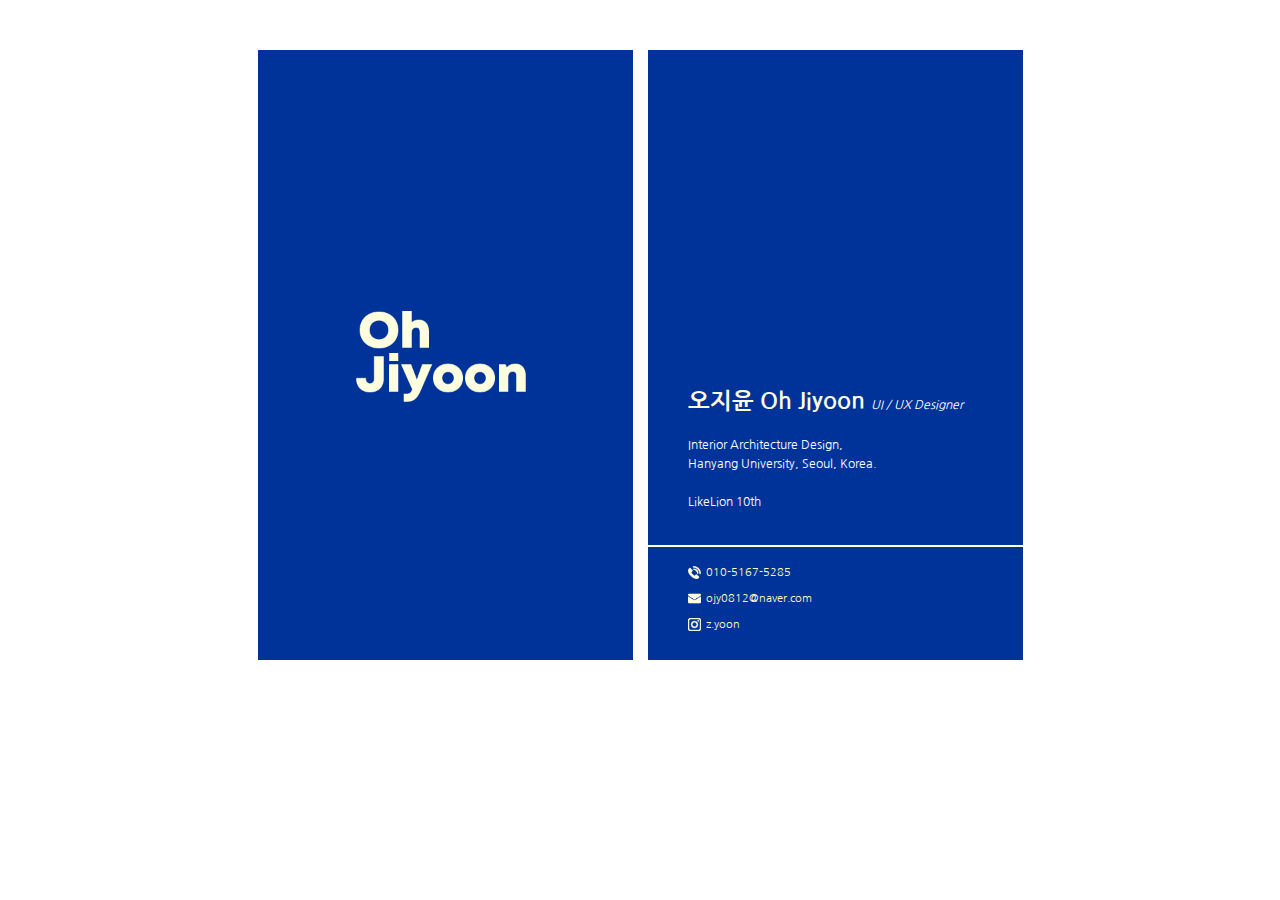
==== Jiyoon/week1/namecard/index.html @ d0a5e475 "Jiyoon_namecard" ====
<!DOCTYPE HTML>
<html>
<head>
    <meta charset="UTF-8">
    <title>오지윤 Oh Jiyoon</title>
    <link rel="stylesheet" href="style.css">
</head>

<body>
<div class="box">
    <div class="front">
        <img class="logo" src="images/logo.png">
    </div>

    <div class="back">
        <div class="info">
             <p class="name">오지윤 Oh Jiyoon <span class="sub">UI / UX Designer</span></p>   
             <div class=sub-title>Interior Architecture Design,
                                  <br>Hanyang University, Seoul, Korea.
                                  <br>
                                  <br>LikeLion 10th</div>
         </div>

        <div class="contact">
            <div class="cont-icon"><img class="icon" src="images/phone.png"><span class="cont-text">010-5167-5285</span></div>
            <div class="cont-icon"><img class="icon" src="images/mail.png"><span class="cont-text">ojy0812@naver.com</span></div>
            <div class="cont-icon"><img class="icon" src="images/insta.png"><span class="cont-text"><a class=url href="http://instagram.com/z.yoon">z.yoon</a></span></div>
        </div>
    </div>
</div>

</body>
</html>
---- Jiyoon/week1/namecard/style.css ----
@import url('https://fonts.googleapis.com/css2?family=Nanum+Gothic:wght@400;700;800&display=swap');
* {
    font-family: 'Nanum Gothic';
}



.box{
    display: flex;
    justify-content: center;
    margin-top: 50px;
}

.front{
    width: 375px;
    height: 610px;
    background-color: #003399;
    margin-right: 15px;
    display: flex;
    align-items: center;
    justify-content: center;
}

.back{
    width: 375px;
    height: 610px;
    background-color: #003399;
}

.logo{
    width: 200px;
    height: 200px;
}


.name{
    margin-top: 340px;
    color: #fffede;
    font-size: 23px;
    font-weight: bolder;   
}

.sub{
    color: white;
    font-size: 12px;
    font-weight: lighter;
    font-style: italic;
}

.sub-title{
    color: white;
    font-size: 12px;
    font-weight: normal;
    line-height: 19px;
}

.info{
    margin-left: 40px;
}

.contact{
    margin-top: 33px;
    padding-top: 7px;
    border-top: 2px solid #fffede;
    font-size : 11px;
    color: #fffebe;
    font-weight: light;    
    display: flex;
    flex-direction: column;
}

.icon{
    height: 13px;
    width: 13px;
}

.cont-text{
    color: #fffebe;
    margin-left: 5px;
}

.cont-icon{
    margin-left: 40px;
    margin-top: 12px;
    display: flex;
}

.url{
    text-decoration: none;
    color:#fffebe;
}
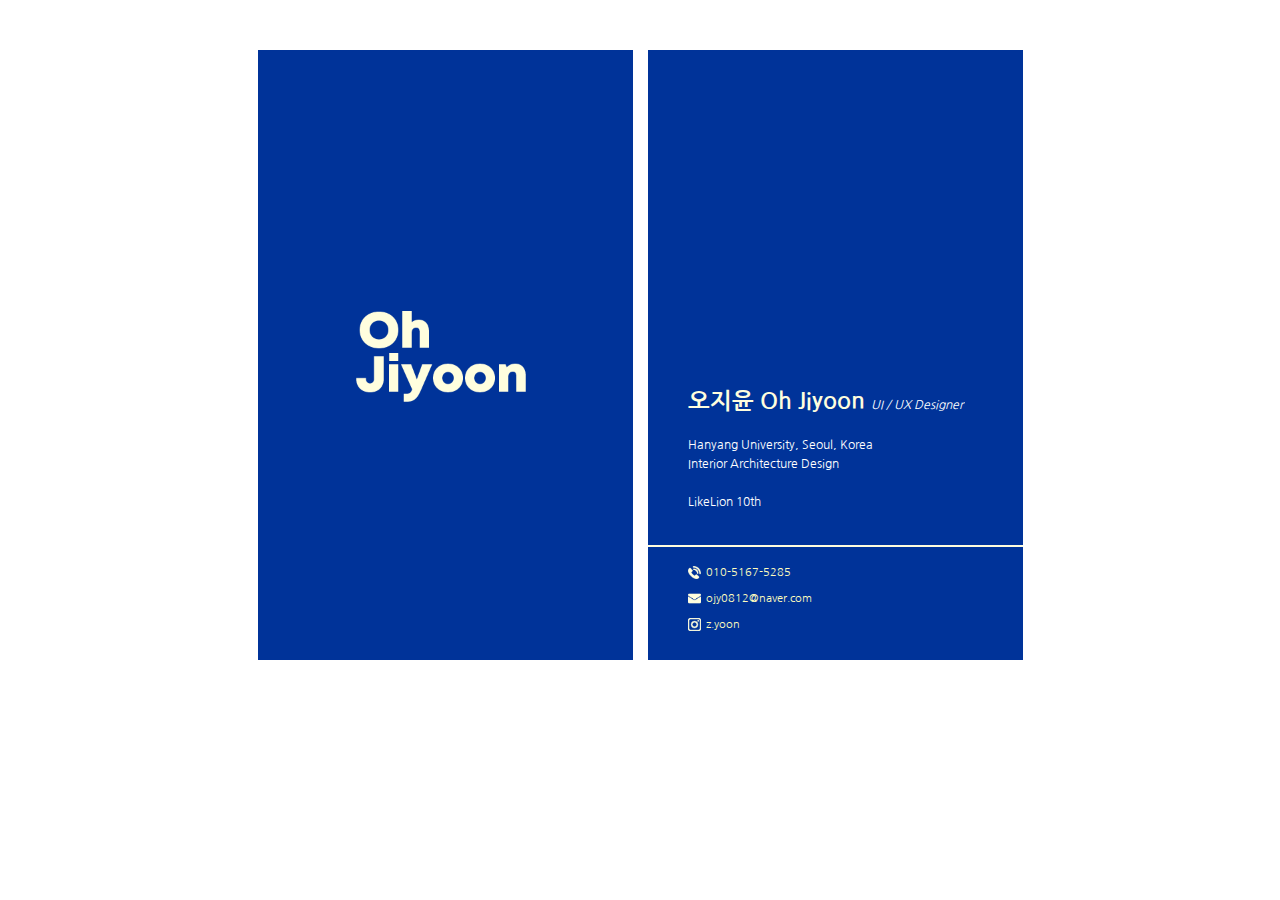
==== commit 9a8def0b: "Update index.html" ====
--- a/Jiyoon/week1/namecard/index.html
+++ b/Jiyoon/week1/namecard/index.html
@@ -15,8 +15,8 @@
     <div class="back">
         <div class="info">
              <p class="name">오지윤 Oh Jiyoon <span class="sub">UI / UX Designer</span></p>   
-             <div class=sub-title>Interior Architecture Design,
-                                  <br>Hanyang University, Seoul, Korea.
+             <div class=sub-title>Hanyang University, Seoul, Korea
+                                  <br>Interior Architecture Design
                                   <br>
                                   <br>LikeLion 10th</div>
          </div>
@@ -30,4 +30,4 @@
 </div>
 
 </body>
-</html>+</html>
